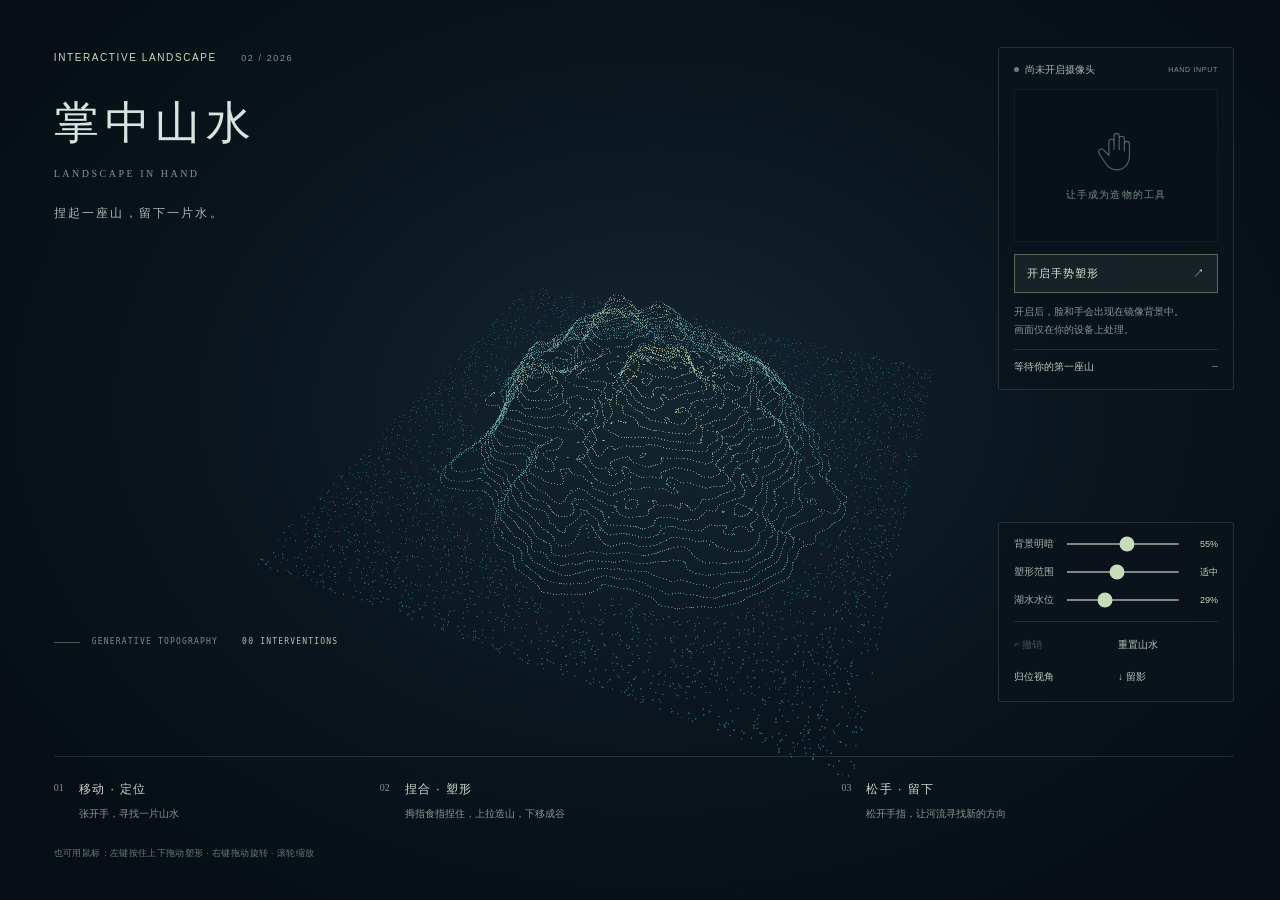
==== artworks/landscape-in-hand/index.html @ ea8dfcf2 "Embed Landscape in Hand NetArt 02 in personal website" ====
<!doctype html>
<html lang="zh-CN">
<head>
  <meta charset="utf-8">
  <meta name="viewport" content="width=device-width, initial-scale=1">
  <meta name="theme-color" content="#070e15">
  <title>掌中山水 · Landscape in Hand</title>
  <link rel="icon" href="data:image/svg+xml,%3Csvg xmlns='http://www.w3.org/2000/svg' viewBox='0 0 32 32'%3E%3Cpath d='M3 25 13 8l6 10 4-6 6 13' fill='none' stroke='%23b8d9c7' stroke-width='2'/%3E%3C/svg%3E">
  <link rel="stylesheet" href="style.css">
  <script defer src="vendor/p5.js"></script>
  <script defer src="terrain.js"></script>
  <script defer src="camera-space.js"></script>
  <script defer src="sketch.js"></script>
  <script type="module" src="hand-input.js"></script>
</head>
<body>
  <div class="camera-backdrop" aria-hidden="true"><video id="webcam" autoplay playsinline muted></video></div>
  <main id="landscape" aria-label="可以用手势塑形的三维粒子山水"></main>
  <canvas id="hand-overlay" width="640" height="480" aria-hidden="true"></canvas>
  <header class="masthead">
    <a class="edition" href="#" aria-label="掌中山水">INTERACTIVE LANDSCAPE <span>02 / 2026</span></a>
    <h1>掌中山水<span>Landscape in Hand</span></h1>
    <p class="artist-note">捏起一座山，留下一片水。</p>
  </header>

  <aside class="camera-panel" aria-label="手势预览">
    <div class="camera-heading"><span class="status-dot" id="camera-dot"></span><span id="camera-status" role="status">尚未开启摄像头</span><span class="live-label">HAND INPUT</span></div>
    <div class="camera-frame" id="camera-frame">
      <div class="camera-placeholder" id="camera-placeholder"><svg viewBox="0 0 64 64" fill="none" aria-hidden="true"><path d="M23 41V23c0-5 7-5 7 0v11-19c0-5 7-5 7 0v19-15c0-5 7-5 7 0v17-10c0-5 7-5 7 0v15c0 12-7 20-18 20-8 0-12-4-16-11L10 39c-3-5 3-9 6-5l7 7Z" stroke="currentColor" stroke-width="1.5" transform="translate(0 -4)"/></svg><span>让手成为造物的工具</span></div>
    </div>
    <button id="camera-button" class="primary-button" type="button">开启手势塑形 <span>↗</span></button>
    <p class="camera-help" id="camera-help">开启后，脸和手会出现在镜像背景中。<br>画面仅在你的设备上处理。</p>
    <div class="gesture-state"><span id="gesture-label" role="status">等待你的第一座山</span><span id="gesture-meter">—</span></div>
  </aside>

  <div class="scene-label" aria-hidden="true"><span class="vertical-rule"></span>GENERATIVE TOPOGRAPHY <span id="edit-count">00 INTERVENTIONS</span></div>

  <section class="instrument-panel" aria-label="塑形工具">
    <div class="control-row"><label for="camera-opacity">背景明暗</label><input id="camera-opacity" type="range" min="20" max="85" value="55"><output id="camera-opacity-value" for="camera-opacity">55%</output></div>
    <div class="control-row"><label for="brush">塑形范围</label><input id="brush" type="range" min="6" max="22" value="13"><output id="brush-value" for="brush">适中</output></div>
    <div class="control-row"><label for="water">湖水水位</label><input id="water" type="range" min="12" max="65" value="29"><output id="water-value" for="water">29%</output></div>
    <div class="toolbar">
      <button id="undo-button" type="button" disabled title="撤销上一次塑形（Ctrl / ⌘ + Z）">↶ 撤销</button>
      <button id="reset-button" type="button" title="恢复最初的地形，可撤销">重置山水</button>
      <button id="view-button" type="button" title="恢复初始观察角度">归位视角</button>
      <button id="capture-button" type="button" title="保存当前山水图片">↓ 留影</button>
    </div>
  </section>

  <footer class="instructions">
    <div class="instruction"><span>01</span><p><strong>移动 · 定位</strong>张开手，寻找一片山水</p></div>
    <div class="instruction"><span>02</span><p><strong>捏合 · 塑形</strong>拇指食指捏住，上拉造山，下移成谷</p></div>
    <div class="instruction"><span>03</span><p><strong>松手 · 留下</strong>松开手指，让河流寻找新的方向</p></div>
    <div class="mouse-note">也可用鼠标：左键按住上下拖动塑形 · 右键拖动旋转 · 滚轮缩放</div>
  </footer>
  <div id="toast" class="toast" role="status"></div>
  <div id="boot-error" role="alert" hidden></div>
</body>
</html>
---- artworks/landscape-in-hand/style.css ----
:root { color-scheme: dark; --ink:#d8e4df; --muted:#849591; --line:#b8d9c726; --accent:#c7dcbc; --glass:#0b141cbd; --camera-opacity:.55; }
* { box-sizing:border-box; }
html,body { margin:0; width:100%; height:100%; overflow:hidden; background:#070e15; color:var(--ink); font-family:"Microsoft YaHei UI","PingFang SC",sans-serif; }
body { background:radial-gradient(ellipse at 51% 45%,#142530 0%,#0a151e 48%,#070e15 85%); }
button,input,a { -webkit-tap-highlight-color:transparent; }
button { font:inherit; cursor:pointer; color:inherit; }
button:focus-visible,a:focus-visible,input:focus-visible { outline:2px solid var(--accent); outline-offset:5px; }
button:disabled { opacity:.35; cursor:default; }
.camera-backdrop { position:fixed; inset:0; z-index:0; opacity:0; transition:opacity .35s; pointer-events:none; }
.camera-backdrop video { width:100%; height:100%; object-fit:contain; object-position:center; transform:scaleX(-1); filter:saturate(.65); }
.camera-live .camera-backdrop { opacity:var(--camera-opacity); }
#landscape { position:fixed; inset:0; z-index:1; }
#landscape canvas { display:block; width:100%; height:100%; touch-action:none; }
#hand-overlay { position:fixed; inset:0; width:100%; height:100%; z-index:2; pointer-events:none; }
.masthead,.camera-panel,.scene-label,.instrument-panel,.instructions { z-index:3; }
.toast,#boot-error { z-index:4; }
.camera-live .camera-frame { display:none; }
.masthead { position:fixed; left:4.2vw; top:5.2vh; pointer-events:none; }
.edition { color:var(--accent); text-decoration:none; letter-spacing:.16em; font-size:10px; pointer-events:auto; }
.edition span { color:var(--muted); margin-left:20px; font-size:9px; }
h1 { margin:28px 0 0; font-family:"Noto Serif SC","Songti SC","SimSun",serif; font-size:clamp(30px,3.5vw,54px); letter-spacing:.13em; font-weight:400; }
h1 span { display:block; margin-top:13px; font:10px/1.5 Georgia,serif; letter-spacing:.25em; text-transform:uppercase; color:var(--muted); }
.artist-note { color:#a9b9b3; font-family:"SimSun",serif; font-size:12px; letter-spacing:.18em; margin-top:24px; }
.camera-panel { position:fixed; top:5.2vh; right:3.6vw; width:236px; padding:15px; background:var(--glass); border:1px solid var(--line); backdrop-filter:blur(16px); border-radius:3px; }
.camera-heading { display:flex; align-items:center; gap:6px; font-size:10px; color:#a8b8b1; margin-bottom:12px; }
.status-dot { height:5px; width:5px; border-radius:50%; background:#6d7b7b; flex-shrink:0; }
.status-dot.active { background:#b5dca8; box-shadow:0 0 8px #a2e19f66; }
.status-dot.loading { background:#dfb674; animation:pulse 1.2s infinite; }
.live-label { margin-left:auto; font-size:7px; letter-spacing:.1em; color:#7f9694; }
.camera-frame { aspect-ratio:4/3; position:relative; overflow:hidden; background:#081119; border:1px solid #9bb8ad13; }
.camera-placeholder { position:absolute; inset:0; display:flex; flex-direction:column; align-items:center; justify-content:center; gap:13px; color:#748b85; font-size:10px; letter-spacing:.12em; }
.camera-placeholder svg { width:47px; height:47px; opacity:.7; }
.primary-button { display:flex; justify-content:space-between; width:100%; padding:11px 12px; margin-top:12px; border:1px solid #c7dcbc60; background:#c7dcbc12; color:#d8e6cf; font-size:11px; letter-spacing:.1em; transition:background .2s; }
.primary-button:hover { background:#c7dcbc24; }
.camera-help { color:var(--muted); font-size:10px; line-height:1.8; margin:10px 0; }
.gesture-state { padding-top:10px; border-top:1px solid var(--line); display:flex; justify-content:space-between; gap:4px; font-size:10px; color:#b8cec0; }
#gesture-meter { color:#798e86; font-family:monospace; white-space:nowrap; }
.scene-label { position:fixed; left:4.2vw; bottom:28vh; display:flex; align-items:center; gap:12px; color:#738e8b; font:8px/1.5 monospace; letter-spacing:.15em; pointer-events:none; }
.vertical-rule { width:26px; height:1px; background:#a7c2b566; }
#edit-count { color:#abc5b0; margin-left:12px; }
.instrument-panel { position:fixed; right:3.6vw; bottom:22vh; width:236px; padding:14px 15px 10px; border:1px solid var(--line); background:var(--glass); backdrop-filter:blur(12px); border-radius:3px; }
.control-row { display:flex; align-items:center; gap:10px; margin:0 0 14px; }
.control-row label { flex-shrink:0; color:#a1b4ab; font-size:10px; }
.control-row output { min-width:26px; text-align:right; font-size:9px; color:#c6d8c1; }
input[type=range] { width:100%; min-width:0; height:2px; accent-color:var(--accent); cursor:pointer; }
.toolbar { border-top:1px solid var(--line); padding-top:9px; display:grid; grid-template-columns:1fr 1fr; gap:4px; }
.toolbar button { background:transparent; border:0; text-align:left; padding:7px 0; font-size:10px; color:#b8c9c0; }
.toolbar button:hover:not(:disabled) { color:#f0ead5; }
.instructions { position:fixed; bottom:4.4vh; left:4.2vw; right:3.6vw; border-top:1px solid var(--line); padding-top:22px; display:grid; grid-template-columns:1fr 1.45fr 1.3fr; gap:24px; pointer-events:none; }
.instruction { display:flex; gap:15px; }
.instruction>span { font:10px/1.8 Georgia,serif; color:#81998b; }
.instruction p { margin:0; font-size:10px; color:#849991; line-height:1.8; }
.instruction strong { display:block; color:#ccd9cf; font-size:12px; font-weight:400; margin-bottom:5px; letter-spacing:.12em; }
.mouse-note { grid-column:1/-1; color:#657d76; font-size:9px; letter-spacing:.04em; margin-top:0; }
.toast { position:fixed; left:50%; bottom:23vh; transform:translate(-50%,8px); opacity:0; transition:opacity .3s,transform .3s; background:#14231fee; color:#d3e1ca; border:1px solid #afc8aa44; border-radius:3px; padding:10px 18px; font-size:12px; pointer-events:none; white-space:nowrap; }
.toast.visible { opacity:1; transform:translate(-50%,0); }
#boot-error { position:fixed; left:25%; top:45%; max-width:50%; padding:20px; background:#17232d; border:1px solid #b7886c; font-size:14px; line-height:1.8; }
@keyframes pulse { 50% { opacity:.3; } }
@media (max-height:720px) and (min-width:761px) { .masthead { top:4vh; } h1 { margin-top:18px; } .camera-panel { top:4vh; width:210px; } .camera-frame { aspect-ratio:16/9; } .camera-help { margin:7px 0; } .instrument-panel { width:210px; bottom:23vh; } .instructions { bottom:3vh; padding-top:14px; gap:14px; } }
@media (max-width:760px) { .masthead { left:22px; top:25px; } .edition { font-size:8px; } .edition span { display:none; } h1 { font-size:30px; margin-top:16px; } h1 span { font-size:8px; margin-top:7px; } .artist-note { font-size:10px; margin-top:14px; } .camera-panel { right:18px; top:25px; width:164px; padding:10px; } .camera-heading { font-size:8px; margin-bottom:8px; } .live-label { display:none; } .camera-frame { aspect-ratio:16/10; } .primary-button { font-size:10px; padding:9px 8px; margin-top:8px; } .camera-help { font-size:8px; } .gesture-state { font-size:8px; } .camera-placeholder { font-size:8px; gap:5px; } .camera-placeholder svg { height:30px; } .instrument-panel { right:18px; bottom:155px; width:185px; padding:12px; } .scene-label { left:22px; bottom:175px; font-size:7px; flex-wrap:wrap; max-width:120px; gap:7px; } .vertical-rule { width:15px; } #edit-count { margin-left:0; } .instructions { left:22px; right:18px; bottom:20px; padding-top:12px; gap:8px; grid-template-columns:1fr 1.4fr 1fr; } .instruction { gap:5px; } .instruction p { font-size:8px; } .instruction strong { font-size:9px; margin-bottom:3px; } .instruction>span { font-size:8px; } .mouse-note { font-size:8px; max-width:320px; } .toast { bottom:145px; font-size:10px; max-width:90vw; white-space:normal; } }
@media (max-width:410px) { .camera-panel { width:142px; } .masthead { left:16px; } h1 { font-size:25px; } .artist-note { max-width:145px; line-height:1.8; } .scene-label { display:none; } }
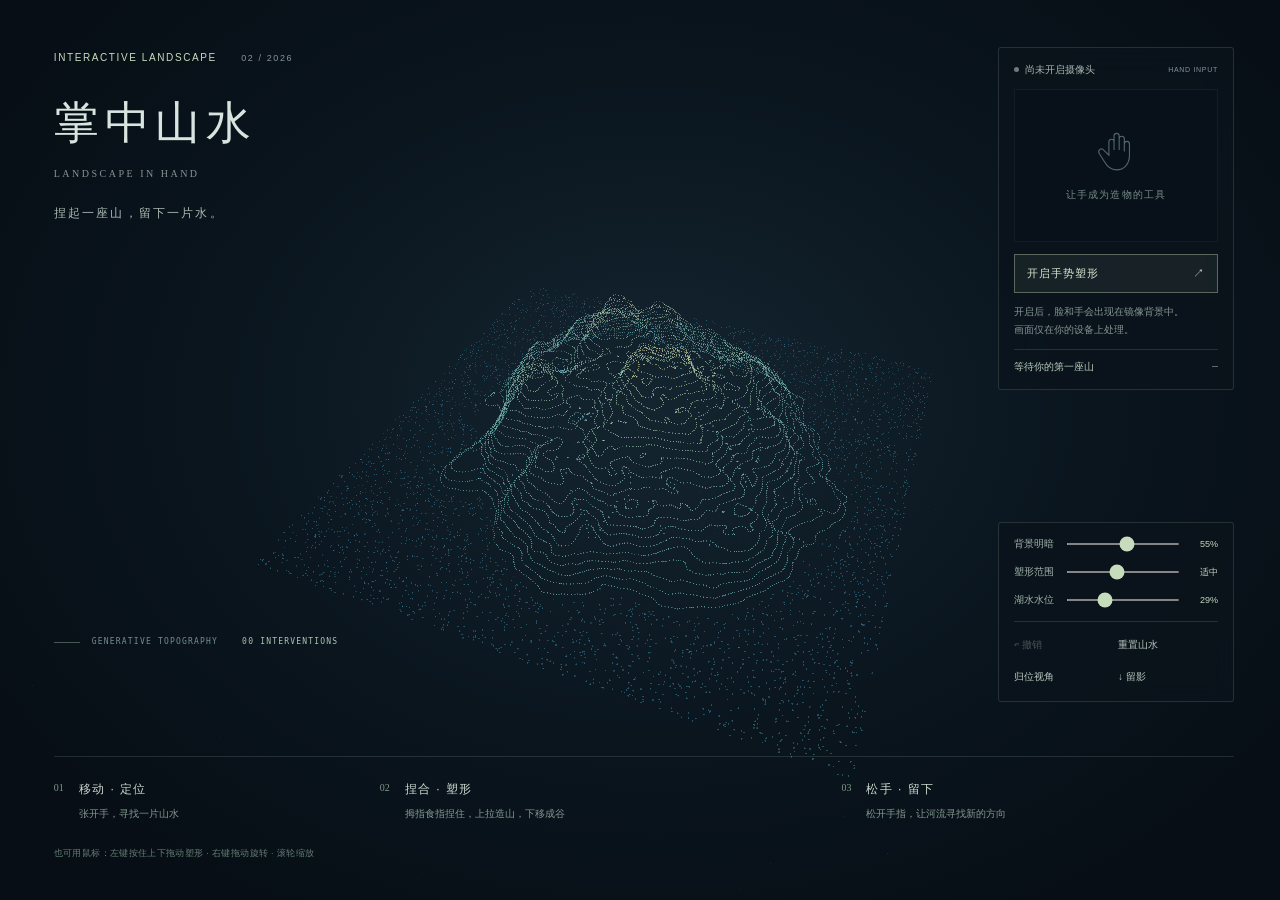
==== commit 5c02d05f: "Ensure HTTPS entry for camera-based artwork" ====
--- a/artworks/landscape-in-hand/index.html
+++ b/artworks/landscape-in-hand/index.html
@@ -2,6 +2,13 @@
 <html lang="zh-CN">
 <head>
   <meta charset="utf-8">
+  <script>
+  if (location.protocol === 'http:' && /^(www\.)?naoziyichou\.xin$/i.test(location.hostname)) {
+    const secureURL = new URL(location.href);
+    secureURL.protocol = 'https:';
+    location.replace(secureURL.href);
+  }
+  </script>
   <meta name="viewport" content="width=device-width, initial-scale=1">
   <meta name="theme-color" content="#070e15">
   <title>掌中山水 · Landscape in Hand</title>
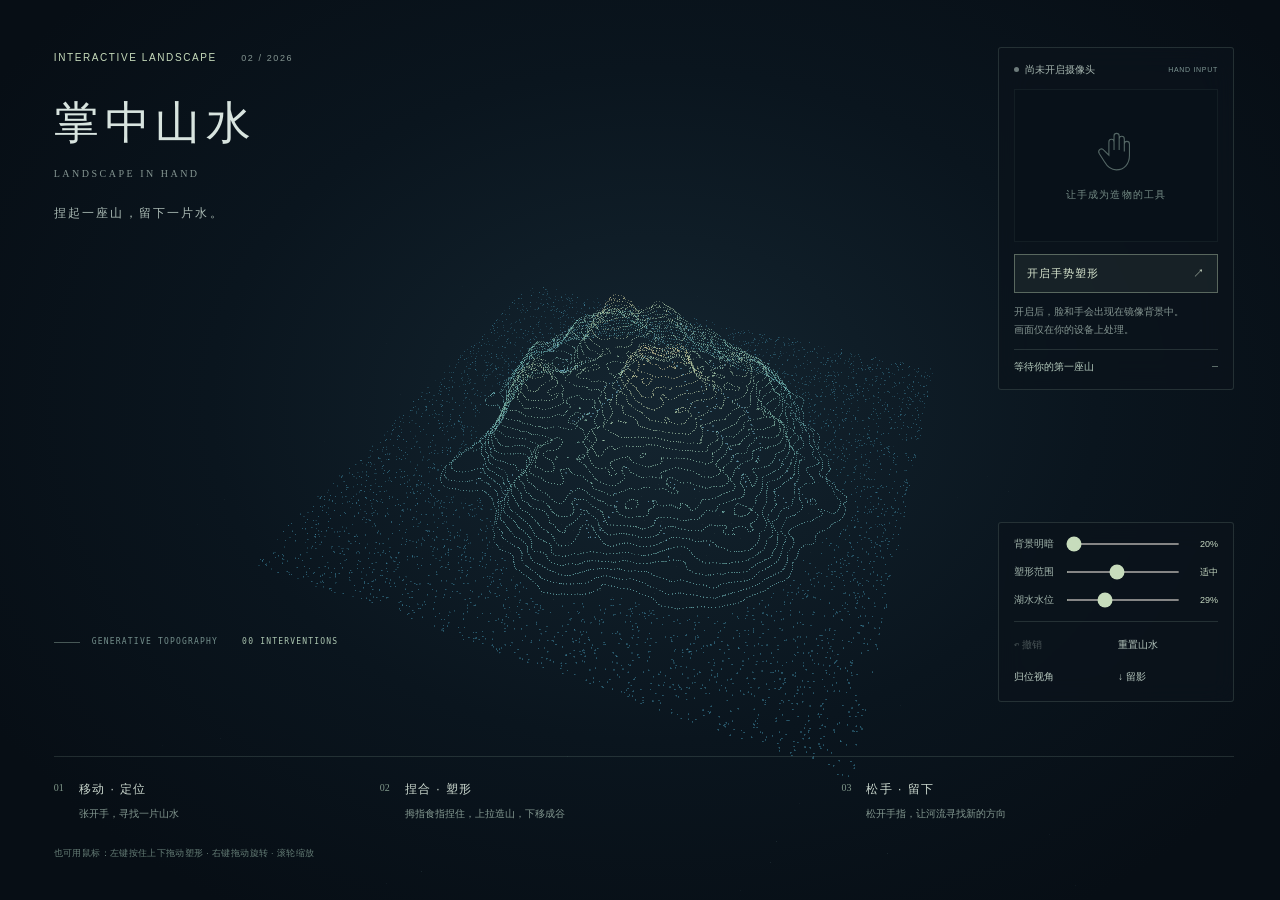
==== commit ee828aa2: "Default landscape camera background to 20 percent" ====
--- a/artworks/landscape-in-hand/index.html
+++ b/artworks/landscape-in-hand/index.html
@@ -13,7 +13,7 @@
   <meta name="theme-color" content="#070e15">
   <title>掌中山水 · Landscape in Hand</title>
   <link rel="icon" href="data:image/svg+xml,%3Csvg xmlns='http://www.w3.org/2000/svg' viewBox='0 0 32 32'%3E%3Cpath d='M3 25 13 8l6 10 4-6 6 13' fill='none' stroke='%23b8d9c7' stroke-width='2'/%3E%3C/svg%3E">
-  <link rel="stylesheet" href="style.css">
+  <link rel="stylesheet" href="style.css?v=20261108-bg20">
   <script defer src="vendor/p5.js"></script>
   <script defer src="terrain.js"></script>
   <script defer src="camera-space.js"></script>
@@ -43,7 +43,7 @@
   <div class="scene-label" aria-hidden="true"><span class="vertical-rule"></span>GENERATIVE TOPOGRAPHY <span id="edit-count">00 INTERVENTIONS</span></div>
 
   <section class="instrument-panel" aria-label="塑形工具">
-    <div class="control-row"><label for="camera-opacity">背景明暗</label><input id="camera-opacity" type="range" min="20" max="85" value="55"><output id="camera-opacity-value" for="camera-opacity">55%</output></div>
+    <div class="control-row"><label for="camera-opacity">背景明暗</label><input id="camera-opacity" type="range" min="20" max="85" value="20"><output id="camera-opacity-value" for="camera-opacity">20%</output></div>
     <div class="control-row"><label for="brush">塑形范围</label><input id="brush" type="range" min="6" max="22" value="13"><output id="brush-value" for="brush">适中</output></div>
     <div class="control-row"><label for="water">湖水水位</label><input id="water" type="range" min="12" max="65" value="29"><output id="water-value" for="water">29%</output></div>
     <div class="toolbar">
--- a/artworks/landscape-in-hand/style.css
+++ b/artworks/landscape-in-hand/style.css
@@ -1,4 +1,4 @@
-:root { color-scheme: dark; --ink:#d8e4df; --muted:#849591; --line:#b8d9c726; --accent:#c7dcbc; --glass:#0b141cbd; --camera-opacity:.55; }
+:root { color-scheme: dark; --ink:#d8e4df; --muted:#849591; --line:#b8d9c726; --accent:#c7dcbc; --glass:#0b141cbd; --camera-opacity:.20; }
 * { box-sizing:border-box; }
 html,body { margin:0; width:100%; height:100%; overflow:hidden; background:#070e15; color:var(--ink); font-family:"Microsoft YaHei UI","PingFang SC",sans-serif; }
 body { background:radial-gradient(ellipse at 51% 45%,#142530 0%,#0a151e 48%,#070e15 85%); }
